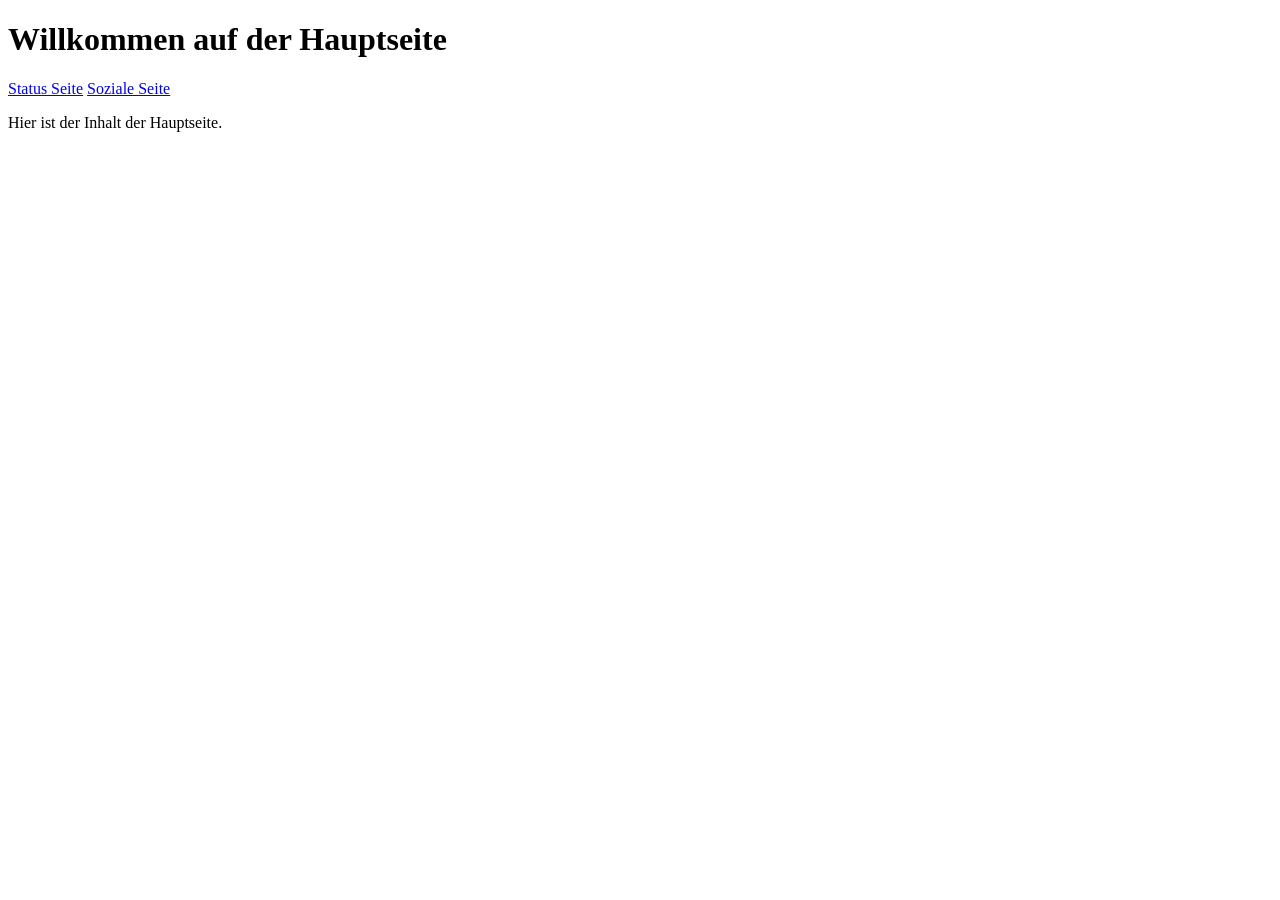
==== index.html @ 905e357a "index.html" ====
<!DOCTYPE html>
<html lang="de">

<head>
    <meta charset="UTF-8">
    <meta name="viewport" content="width=device-width, initial-scale=1.0">
    <link rel="stylesheet" href="styles.css">
    <title>Hauptseite</title>
</head>

<body>
    <header>
        <h1>Willkommen auf der Hauptseite</h1>
        <nav>
            <a href="status.html" class="btn">Status Seite</a>
            <a href="social.html" class="btn">Soziale Seite</a>
        </nav>
    </header>
    <main>
        <p>Hier ist der Inhalt der Hauptseite.</p>
    </main>
</body>

</html>
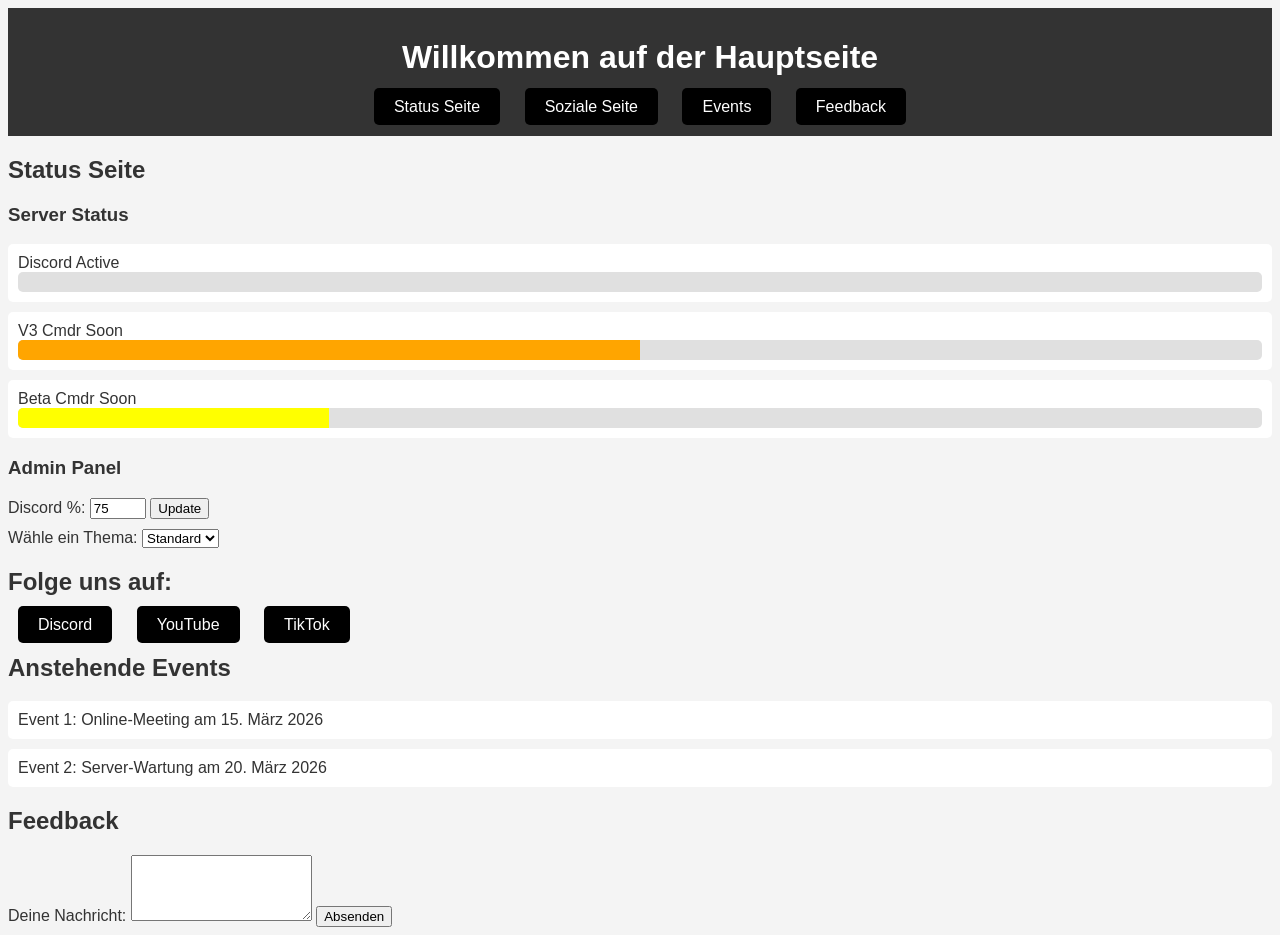
==== commit a11a6cf2: "Update index.html" ====
--- a/index.html
+++ b/index.html
@@ -4,21 +4,172 @@
 <head>
     <meta charset="UTF-8">
     <meta name="viewport" content="width=device-width, initial-scale=1.0">
-    <link rel="stylesheet" href="styles.css">
-    <title>Hauptseite</title>
+    <title>Website</title>
+    <style>
+        body {
+            font-family: Arial, sans-serif;
+            background-color: #f4f4f4;
+            color: #333;
+        }
+
+        header {
+            background: #333;
+            color: #fff;
+            padding: 10px 0;
+            text-align: center;
+        }
+
+        nav {
+            margin: 10px 0;
+        }
+
+        .btn {
+            background: black;
+            color: white;
+            padding: 10px 20px;
+            text-decoration: none;
+            margin: 0 10px;
+            border-radius: 5px;
+        }
+
+        .status-bar {
+            background: #fff;
+            padding: 10px;
+            margin: 10px 0;
+            border-radius: 5px;
+        }
+
+        .bar-container {
+            background: #e0e0e0;
+            border-radius: 5px;
+            overflow: hidden;
+        }
+
+        .bar {
+            height: 20px;
+            transition: width 0.5s ease; /* Animation hinzufügen */
+        }
+
+        .bar.orange {
+            background: orange;
+        }
+
+        .bar.yellow {
+            background: yellow;
+        }
+
+        .event {
+            margin: 10px 0;
+            background: #fff;
+            padding: 10px;
+            border-radius: 5px;
+        }
+
+        .theme-selector {
+            margin: 10px 0;
+        }
+    </style>
 </head>
 
 <body>
     <header>
         <h1>Willkommen auf der Hauptseite</h1>
         <nav>
-            <a href="status.html" class="btn">Status Seite</a>
-            <a href="social.html" class="btn">Soziale Seite</a>
+            <a href="#status" class="btn">Status Seite</a>
+            <a href="#social" class="btn">Soziale Seite</a>
+            <a href="#events" class="btn">Events</a>
+            <a href="#feedback" class="btn">Feedback</a>
         </nav>
     </header>
+
     <main>
-        <p>Hier ist der Inhalt der Hauptseite.</p>
+        <section id="status">
+            <h2>Status Seite</h2>
+            <h3>Server Status</h3>
+            <div class="status-bar">
+                <div>Discord <span id="discord-status">Active</span></div>
+                <div class="bar-container">
+                    <div class="bar" style="width: 75%;" id="discord-progress"></div>
+                </div>
+            </div>
+            <div class="status-bar">
+                <div>V3 Cmdr <span id="v3-status">Soon</span></div>
+                <div class="bar-container">
+                    <div class="bar orange" style="width: 50%;" id="v3-progress"></div>
+                </div>
+            </div>
+            <div class="status-bar">
+                <div>Beta Cmdr <span id="beta-status">Soon</span></div>
+                <div class="bar-container">
+                    <div class="bar yellow" style="width: 25%;" id="beta-progress"></div>
+                </div>
+            </div>
+            <h3>Admin Panel</h3>
+            <div>
+                <label for="discord-percentage">Discord %:</label>
+                <input type="number" id="discord-percentage" value="75" min="0" max="100">
+                <button onclick="updateStatus()">Update</button>
+            </div>
+            <div class="theme-selector">
+                <label for="theme">Wähle ein Thema:</label>
+                <select id="theme" onchange="changeTheme()">
+                    <option value="default">Standard</option>
+                    <option value="dark">Dunkel</option>
+                </select>
+            </div>
+        </section>
+
+        <section id="social">
+            <h2>Folge uns auf:</h2>
+            <a href="https://discord.com" class="btn">Discord</a>
+            <a href="https://youtube.com" class="btn">YouTube</a>
+            <a href="https://tiktok.com" class="btn">TikTok</a>
+        </section>
+
+        <section id="events">
+            <h2>Anstehende Events</h2>
+            <div class="event">Event 1: Online-Meeting am 15. März 2026</div>
+            <div class="event">Event 2: Server-Wartung am 20. März 2026</div>
+        </section>
+
+        <section id="feedback">
+            <h2>Feedback</h2>
+            <form onsubmit="submitFeedback(event)">
+                <label for="feedback-message">Deine Nachricht:</label>
+
+                <textarea id="feedback-message" rows="4" required></textarea>
+
+                <button type="submit">Absenden</button>
+            </form>
+        </section>
     </main>
+
+    <script>
+        function updateStatus() {
+            const discordPercentage = document.getElementById('discord-percentage').value;
+            document.getElementById('discord-progress').style.width = discordPercentage + '%';
+            const discordStatus = discordPercentage < 100 ? 'Active' : 'Online';
+            document.getElementById('discord-status').innerText = discordStatus;
+        }
+
+        function changeTheme() {
+            const theme = document.getElementById('theme').value;
+            if (theme === 'dark') {
+                document.body.style.backgroundColor = '#333';
+                document.body.style.color = '#fff';
+            } else {
+                document.body.style.backgroundColor = '#f4f4f4';
+                document.body.style.color = '#333';
+            }
+        }
+
+        function submitFeedback(event) {
+            event.preventDefault(); // Verhindert das Standardverhalten des Formulars
+            const message = document.getElementById('feedback-message').value;
+            alert('Danke für dein Feedback: ' + message);
+            document.getElementById('feedback-message').value = ''; // Leere das Textfeld
+        }
+    </script>
 </body>
 
 </html>
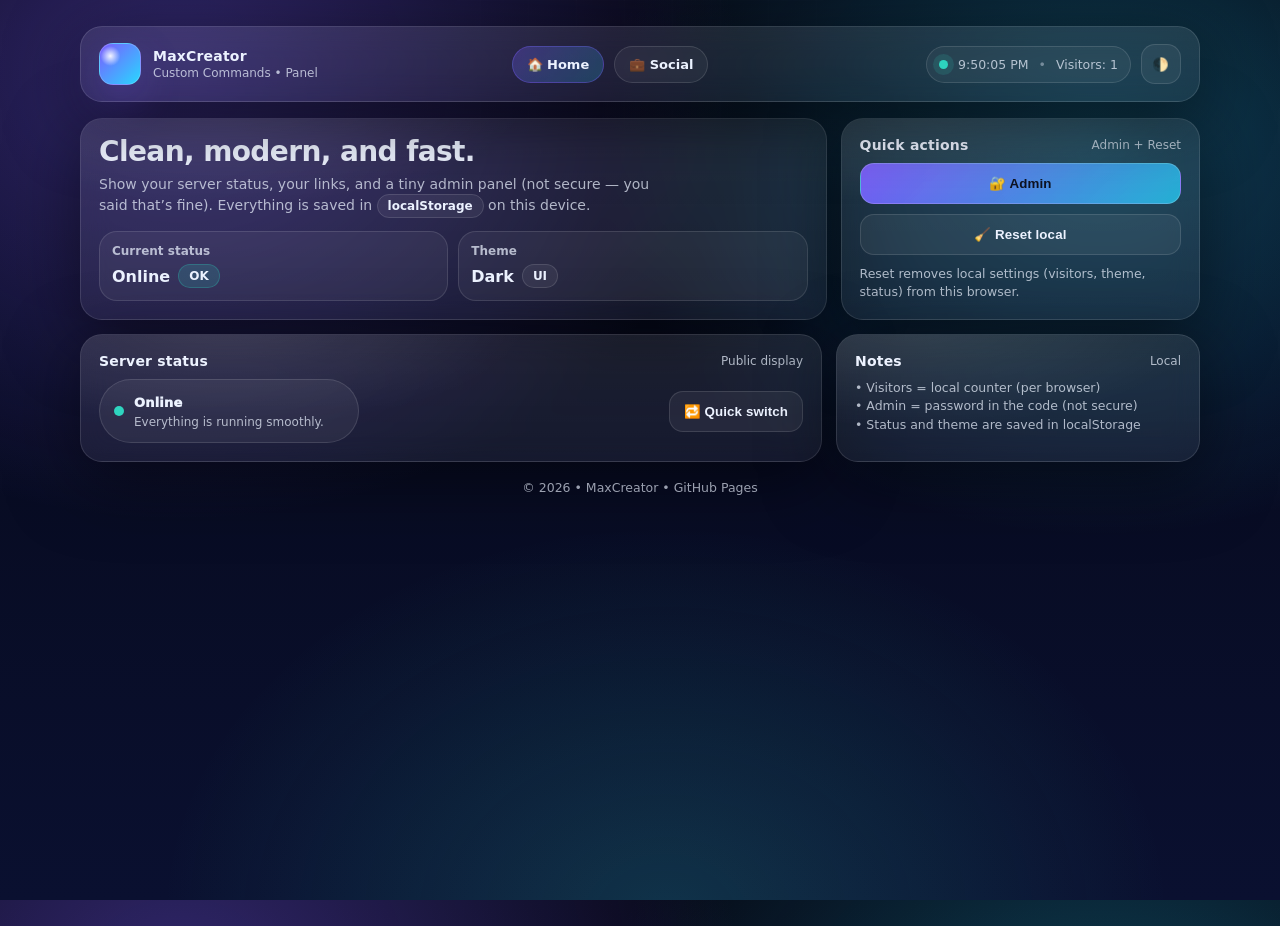
==== commit 3d90cf02: "Update index.html" ====
--- a/index.html
+++ b/index.html
@@ -1,175 +1,1017 @@
 <!DOCTYPE html>
-<html lang="de">
-
+<html lang="en">
 <head>
-    <meta charset="UTF-8">
-    <meta name="viewport" content="width=device-width, initial-scale=1.0">
-    <title>Website</title>
-    <style>
-        body {
-            font-family: Arial, sans-serif;
-            background-color: #f4f4f4;
-            color: #333;
-        }
-
-        header {
-            background: #333;
-            color: #fff;
-            padding: 10px 0;
-            text-align: center;
-        }
-
-        nav {
-            margin: 10px 0;
-        }
-
-        .btn {
-            background: black;
-            color: white;
-            padding: 10px 20px;
-            text-decoration: none;
-            margin: 0 10px;
-            border-radius: 5px;
-        }
-
-        .status-bar {
-            background: #fff;
-            padding: 10px;
-            margin: 10px 0;
-            border-radius: 5px;
-        }
-
-        .bar-container {
-            background: #e0e0e0;
-            border-radius: 5px;
-            overflow: hidden;
-        }
-
-        .bar {
-            height: 20px;
-            transition: width 0.5s ease; /* Animation hinzufügen */
-        }
-
-        .bar.orange {
-            background: orange;
-        }
-
-        .bar.yellow {
-            background: yellow;
-        }
-
-        .event {
-            margin: 10px 0;
-            background: #fff;
-            padding: 10px;
-            border-radius: 5px;
-        }
-
-        .theme-selector {
-            margin: 10px 0;
-        }
-    </style>
+  <meta charset="UTF-8" />
+  <meta name="viewport" content="width=device-width, initial-scale=1.0" />
+  <title>MaxCreator • Custom Commands</title>
+
+  <style>
+    :root{
+      --bg0:#050714;
+      --bg1:#0A1030;
+
+      --text:#ECF2FF;
+      --muted:rgba(236,242,255,0.72);
+
+      --card:rgba(255,255,255,0.06);
+      --card2:rgba(255,255,255,0.09);
+      --stroke:rgba(255,255,255,0.12);
+
+      --accent:#7C5CFF;
+      --accent2:#28D7FF;
+      --accent3:#2DD4BF;
+
+      --good:#2DD4BF;
+      --warn:#FBBF24;
+      --bad:#FB7185;
+
+      --shadow: 0 18px 70px rgba(0,0,0,0.50);
+      --radius: 22px;
+    }
+
+    body.light{
+      --bg0:#F4F7FF;
+      --bg1:#FFFFFF;
+
+      --text:#0B1020;
+      --muted:rgba(11,16,32,0.68);
+
+      --card:rgba(0,0,0,0.04);
+      --card2:rgba(0,0,0,0.06);
+      --stroke:rgba(0,0,0,0.10);
+
+      --shadow: 0 16px 50px rgba(0,0,0,0.14);
+    }
+
+    *{box-sizing:border-box}
+    html,body{height:100%}
+    body{
+      margin:0;
+      color:var(--text);
+      font-family: ui-sans-serif, system-ui, -apple-system, Segoe UI, Roboto, Arial, "Apple Color Emoji","Segoe UI Emoji";
+      background:
+        radial-gradient(1000px 800px at 14% 8%, rgba(124,92,255,0.36), transparent 56%),
+        radial-gradient(900px 700px at 86% 16%, rgba(40,215,255,0.26), transparent 56%),
+        radial-gradient(900px 700px at 52% 102%, rgba(45,212,191,0.18), transparent 56%),
+        linear-gradient(180deg, var(--bg0), var(--bg1));
+      overflow-x:hidden;
+    }
+
+    /* Subtle grid noise overlay */
+    body::before{
+      content:"";
+      position:fixed;
+      inset:0;
+      pointer-events:none;
+      opacity:0.18;
+      background:
+        linear-gradient(to right, rgba(255,255,255,0.06) 1px, transparent 1px),
+        linear-gradient(to bottom, rgba(255,255,255,0.06) 1px, transparent 1px);
+      background-size: 48px 48px;
+      mask-image: radial-gradient(600px 520px at 50% 8%, black 20%, transparent 65%);
+    }
+
+    /* Layout */
+    .wrap{
+      width:min(1120px, 92vw);
+      margin: 26px auto 90px;
+    }
+
+    /* Topbar */
+    .topbar{
+      display:flex;
+      align-items:center;
+      justify-content:space-between;
+      gap:14px;
+      padding: 16px 18px;
+      border:1px solid var(--stroke);
+      background: linear-gradient(180deg, var(--card2), var(--card));
+      backdrop-filter: blur(14px);
+      border-radius: var(--radius);
+      box-shadow: var(--shadow);
+      position:sticky;
+      top:14px;
+      z-index:30;
+    }
+
+    .brand{
+      display:flex;
+      align-items:center;
+      gap:12px;
+      min-width: 240px;
+    }
+
+    .logo{
+      width:42px; height:42px;
+      border-radius:14px;
+      background:
+        radial-gradient(16px 16px at 26% 30%, rgba(255,255,255,0.92), rgba(255,255,255,0) 62%),
+        linear-gradient(135deg, var(--accent), var(--accent2));
+      box-shadow: 0 16px 40px rgba(124,92,255,0.25);
+      border:1px solid rgba(255,255,255,0.18);
+      flex: 0 0 auto;
+    }
+
+    .brand h1{
+      font-size: 14px;
+      margin:0;
+      letter-spacing:0.2px;
+      line-height:1.2;
+      font-weight: 800;
+    }
+    .brand p{
+      margin:2px 0 0;
+      font-size: 12px;
+      color:var(--muted);
+    }
+
+    .nav{
+      display:flex;
+      gap:10px;
+      align-items:center;
+      flex-wrap:wrap;
+      justify-content:center;
+    }
+
+    .chip{
+      border:1px solid var(--stroke);
+      background: rgba(255,255,255,0.05);
+      color: var(--text);
+      padding:10px 14px;
+      border-radius: 999px;
+      cursor:pointer;
+      transition: transform .15s ease, background .15s ease, border-color .15s ease;
+      font-weight: 700;
+      font-size: 13px;
+      display:flex;
+      align-items:center;
+      gap:8px;
+      user-select:none;
+    }
+    .chip:hover{ transform: translateY(-1px); background: rgba(255,255,255,0.08); }
+    .chip.active{
+      background: linear-gradient(135deg, rgba(124,92,255,0.28), rgba(40,215,255,0.20));
+      border-color: rgba(124,92,255,0.35);
+    }
+
+    .right{
+      display:flex;
+      align-items:center;
+      justify-content:flex-end;
+      gap:10px;
+      min-width: 300px;
+    }
+
+    .pill{
+      border:1px solid var(--stroke);
+      background: rgba(255,255,255,0.05);
+      padding: 10px 12px;
+      border-radius: 999px;
+      display:flex;
+      align-items:center;
+      gap:10px;
+      font-size: 12.5px;
+      color: var(--muted);
+      white-space:nowrap;
+    }
+
+    .dot{
+      width:9px; height:9px; border-radius:999px;
+      background: var(--good);
+      box-shadow: 0 0 0 6px rgba(45,212,191,0.14);
+    }
+
+    .iconbtn{
+      width:40px; height:40px;
+      border-radius: 14px;
+      border:1px solid var(--stroke);
+      background: rgba(255,255,255,0.06);
+      color: var(--text);
+      cursor:pointer;
+      transition: transform .15s ease, background .15s ease, border-color .15s ease;
+      display:grid;
+      place-items:center;
+      user-select:none;
+    }
+    .iconbtn:hover{ transform: translateY(-1px); background: rgba(255,255,255,0.10); }
+    .iconbtn:active{ transform: translateY(0px) scale(0.98); }
+
+    /* Hero */
+    .hero{
+      margin-top: 16px;
+      display:grid;
+      grid-template-columns: 1.35fr 0.65fr;
+      gap: 14px;
+    }
+
+    @media (max-width: 920px){
+      .hero{ grid-template-columns: 1fr; }
+      .brand, .right{ min-width:auto; }
+      .topbar{ position:static; }
+      .pill{ display:none; }
+    }
+
+    .panel{
+      border:1px solid var(--stroke);
+      background: linear-gradient(180deg, var(--card2), var(--card));
+      backdrop-filter: blur(14px);
+      border-radius: var(--radius);
+      box-shadow: var(--shadow);
+      padding: 18px;
+      overflow:hidden;
+      position:relative;
+    }
+
+    /* Shiny sweep */
+    .panel::after{
+      content:"";
+      position:absolute;
+      inset:-2px;
+      background: radial-gradient(500px 180px at 20% -10%, rgba(255,255,255,0.16), transparent 60%);
+      pointer-events:none;
+      opacity:0.65;
+    }
+
+    .heroTitle{
+      margin: 0 0 6px;
+      font-size: 28px;
+      letter-spacing:-0.6px;
+      line-height:1.1;
+    }
+    .heroSub{
+      margin: 0;
+      color: var(--muted);
+      line-height:1.55;
+      font-size: 14px;
+      max-width: 62ch;
+    }
+
+    .stats{
+      display:grid;
+      grid-template-columns: 1fr 1fr;
+      gap:10px;
+      margin-top: 14px;
+    }
+
+    @media (max-width: 520px){
+      .stats{ grid-template-columns: 1fr; }
+    }
+
+    .mini{
+      border:1px solid var(--stroke);
+      background: rgba(255,255,255,0.05);
+      border-radius: 18px;
+      padding: 12px 12px;
+    }
+    .mini .k{ font-size:12px; color:var(--muted); margin:0 0 6px; font-weight:650;}
+    .mini .v{ font-size:16px; font-weight: 900; margin:0; display:flex; align-items:center; gap:8px;}
+    .badge{
+      font-size: 12px;
+      padding: 4px 10px;
+      border-radius: 999px;
+      border:1px solid var(--stroke);
+      background: rgba(255,255,255,0.06);
+      color: var(--text);
+      font-weight: 800;
+    }
+
+    .cardTitle{
+      display:flex;
+      align-items:center;
+      justify-content:space-between;
+      gap:10px;
+      margin:0 0 10px;
+    }
+    .cardTitle h2{
+      margin:0;
+      font-size: 14px;
+      letter-spacing:0.2px;
+      font-weight:900;
+    }
+    .cardTitle span{
+      color:var(--muted);
+      font-size:12px;
+    }
+
+    /* Grid */
+    .grid{
+      margin-top: 14px;
+      display:grid;
+      grid-template-columns: repeat(12, 1fr);
+      gap: 14px;
+    }
+    .col-8{ grid-column: span 8; }
+    .col-4{ grid-column: span 4; }
+    .col-6{ grid-column: span 6; }
+    .col-12{ grid-column: span 12; }
+    @media (max-width: 920px){
+      .col-8,.col-4,.col-6{ grid-column: span 12; }
+    }
+
+    /* Status */
+    .statusRow{
+      display:flex;
+      align-items:center;
+      justify-content:space-between;
+      gap:12px;
+      flex-wrap:wrap;
+    }
+
+    .statusPill{
+      display:flex;
+      align-items:center;
+      gap:10px;
+      padding: 12px 14px;
+      border-radius: 999px;
+      border:1px solid var(--stroke);
+      background: rgba(255,255,255,0.06);
+      min-width: 260px;
+    }
+    .statusPill strong{
+      font-size: 13px;
+      letter-spacing:0.2px;
+      font-weight: 950;
+    }
+    .statusPill em{
+      font-style: normal;
+      color: var(--muted);
+      font-size: 12px;
+    }
+
+    .pulse{
+      width:10px; height:10px; border-radius:999px;
+      background: var(--good);
+      box-shadow: 0 0 0 0 rgba(45,212,191,0.0);
+      animation: pulse 1.6s infinite;
+    }
+    @keyframes pulse{
+      0%{ box-shadow: 0 0 0 0 rgba(45,212,191,0.0); }
+      45%{ box-shadow: 0 0 0 9px rgba(45,212,191,0.12); }
+      100%{ box-shadow: 0 0 0 14px rgba(45,212,191,0.0); }
+    }
+
+    .btn{
+      border:none;
+      cursor:pointer;
+      border-radius: 14px;
+      padding: 12px 14px;
+      font-weight: 900;
+      color: var(--text);
+      background: rgba(255,255,255,0.06);
+      border:1px solid var(--stroke);
+      transition: transform .15s ease, background .15s ease, border-color .15s ease;
+      user-select:none;
+      letter-spacing:0.1px;
+    }
+    .btn:hover{ transform: translateY(-1px); background: rgba(255,255,255,0.10); }
+    .btn:active{ transform: translateY(0px) scale(0.985); }
+
+    .btn.primary{
+      background: linear-gradient(135deg, rgba(124,92,255,0.95), rgba(40,215,255,0.75));
+      border-color: rgba(255,255,255,0.18);
+      color: #0B1020;
+    }
+
+    /* Social cards */
+    .socialGrid{
+      display:grid;
+      grid-template-columns: repeat(3, 1fr);
+      gap: 10px;
+    }
+    @media (max-width: 920px){
+      .socialGrid{ grid-template-columns: 1fr; }
+    }
+
+    .social{
+      padding: 14px;
+      border-radius: 18px;
+      border: 1px solid var(--stroke);
+      background: rgba(255,255,255,0.05);
+      text-decoration:none;
+      color: var(--text);
+      transition: transform .15s ease, background .15s ease, border-color .15s ease;
+      display:flex;
+      align-items:center;
+      justify-content:space-between;
+      gap:10px;
+      position:relative;
+      overflow:hidden;
+    }
+
+    .social::after{
+      content:"";
+      position:absolute;
+      inset:-2px;
+      background: radial-gradient(420px 140px at 18% -12%, rgba(124,92,255,0.22), transparent 60%);
+      pointer-events:none;
+      opacity:0.75;
+    }
+
+    .social:hover{
+      transform: translateY(-1px);
+      background: rgba(255,255,255,0.09);
+      border-color: rgba(124,92,255,0.30);
+    }
+
+    .social small{ color:var(--muted); display:block; margin-top:2px; }
+
+    .tag{
+      font-size:12px;
+      padding: 6px 10px;
+      border-radius: 999px;
+      border:1px solid var(--stroke);
+      background: rgba(255,255,255,0.06);
+      white-space:nowrap;
+      font-weight: 850;
+    }
+
+    /* Admin modal */
+    .backdrop{
+      position:fixed; inset:0;
+      background: rgba(0,0,0,0.55);
+      display:none;
+      align-items:center;
+      justify-content:center;
+      z-index: 50;
+      padding: 18px;
+    }
+
+    .modal{
+      width: min(560px, 92vw);
+      border-radius: 22px;
+      border:1px solid var(--stroke);
+      background: linear-gradient(180deg, var(--card2), var(--card));
+      box-shadow: var(--shadow);
+      backdrop-filter: blur(14px);
+      padding: 16px;
+      transform: translateY(6px);
+      animation: pop .16s ease-out forwards;
+    }
+    @keyframes pop{
+      from{ opacity:0; transform: translateY(10px) scale(0.985); }
+      to{ opacity:1; transform: translateY(0px) scale(1); }
+    }
+
+    .modalHead{
+      display:flex;
+      align-items:flex-start;
+      justify-content:space-between;
+      gap:10px;
+      margin-bottom: 10px;
+    }
+    .modalHead h3{ margin:0; font-size: 15px; font-weight: 950; }
+    .modalHead p{ margin: 4px 0 0; color: var(--muted); font-size: 12.5px; line-height:1.45; }
+
+    .row{
+      display:grid;
+      grid-template-columns: 1fr 1fr;
+      gap:10px;
+      margin-top: 10px;
+    }
+    @media (max-width: 560px){
+      .row{ grid-template-columns: 1fr; }
+    }
+
+    .field{
+      border:1px solid var(--stroke);
+      background: rgba(255,255,255,0.05);
+      border-radius: 16px;
+      padding: 10px;
+    }
+
+    .field label{
+      display:block;
+      font-size: 12px;
+      color: var(--muted);
+      margin-bottom: 6px;
+      font-weight: 800;
+    }
+
+    input[type="text"], input[type="password"]{
+      width:100%;
+      border:none;
+      outline:none;
+      background: transparent;
+      color: var(--text);
+      font-weight: 850;
+      font-size: 14px;
+    }
+
+    input[type="color"]{
+      width:100%;
+      height:42px;
+      border:none;
+      background: transparent;
+      padding:0;
+      cursor:pointer;
+    }
+
+    .hint{
+      margin:10px 0 0;
+      color: var(--muted);
+      font-size: 12.5px;
+      line-height:1.45;
+    }
+
+    .modalActions{
+      display:flex;
+      gap:10px;
+      justify-content:flex-end;
+      margin-top: 12px;
+      flex-wrap:wrap;
+    }
+
+    /* Toast */
+    .toast{
+      position: fixed;
+      left: 50%;
+      bottom: 18px;
+      transform: translateX(-50%);
+      padding: 12px 14px;
+      border-radius: 999px;
+      border:1px solid rgba(255,255,255,0.16);
+      background: rgba(0,0,0,0.55);
+      color: #fff;
+      backdrop-filter: blur(10px);
+      box-shadow: 0 14px 40px rgba(0,0,0,0.35);
+      display:none;
+      z-index: 80;
+      font-weight: 900;
+      font-size: 13px;
+      max-width: 92vw;
+      text-align:center;
+    }
+
+    /* Footer */
+    .footer{
+      margin-top: 18px;
+      color: var(--muted);
+      font-size: 12.5px;
+      text-align:center;
+      opacity: 0.9;
+    }
+
+    /* Hide tabs */
+    .tab{ display:none; }
+    .tab.active{ display:block; }
+
+    /* Reduced motion */
+    @media (prefers-reduced-motion: reduce){
+      *{ animation:none !important; transition:none !important; }
+      body::before{ display:none; }
+    }
+  </style>
 </head>
 
 <body>
-    <header>
-        <h1>Willkommen auf der Hauptseite</h1>
-        <nav>
-            <a href="#status" class="btn">Status Seite</a>
-            <a href="#social" class="btn">Soziale Seite</a>
-            <a href="#events" class="btn">Events</a>
-            <a href="#feedback" class="btn">Feedback</a>
-        </nav>
-    </header>
-
-    <main>
-        <section id="status">
-            <h2>Status Seite</h2>
-            <h3>Server Status</h3>
-            <div class="status-bar">
-                <div>Discord <span id="discord-status">Active</span></div>
-                <div class="bar-container">
-                    <div class="bar" style="width: 75%;" id="discord-progress"></div>
-                </div>
+  <div class="wrap">
+
+    <div class="topbar">
+      <div class="brand">
+        <div class="logo" aria-hidden="true"></div>
+        <div>
+          <h1>MaxCreator</h1>
+          <p>Custom Commands • Panel</p>
+        </div>
+      </div>
+
+      <div class="nav" role="navigation" aria-label="Navigation">
+        <div class="chip active" id="tabBtn-home" onclick="showTab('home')">🏠 Home</div>
+        <div class="chip" id="tabBtn-social" onclick="showTab('social')">💼 Social</div>
+      </div>
+
+      <div class="right">
+        <div class="pill" title="Time + visitors (local)">
+          <span class="dot" aria-hidden="true"></span>
+          <span id="clock">--:--:--</span>
+          <span style="opacity:.55">•</span>
+          <span id="visitorCount">Visitors: 0</span>
+        </div>
+        <button class="iconbtn" onclick="toggleTheme()" title="Light / dark mode">🌓</button>
+      </div>
+    </div>
+
+    <div class="hero">
+      <div class="panel">
+        <h2 class="heroTitle">Clean, modern, and fast.</h2>
+        <p class="heroSub">
+          Show your server status, your links, and a tiny admin panel (not secure — you said that’s fine).
+          Everything is saved in <span class="badge">localStorage</span> on this device.
+        </p>
+
+        <div class="stats">
+          <div class="mini">
+            <p class="k">Current status</p>
+            <p class="v"><span id="statusLabel">Online</span> <span class="badge" id="statusBadge">OK</span></p>
+          </div>
+          <div class="mini">
+            <p class="k">Theme</p>
+            <p class="v"><span id="themeLabel">Dark</span> <span class="badge">UI</span></p>
+          </div>
+        </div>
+      </div>
+
+      <div class="panel">
+        <div class="cardTitle">
+          <h2>Quick actions</h2>
+          <span>Admin + Reset</span>
+        </div>
+        <button class="btn primary" style="width:100%;" onclick="openAdmin()">🔐 Admin</button>
+        <div style="height:10px;"></div>
+        <button class="btn" style="width:100%;" onclick="resetLocal()">🧹 Reset local</button>
+        <p class="hint">
+          Reset removes local settings (visitors, theme, status) from this browser.
+        </p>
+      </div>
+    </div>
+
+    <!-- HOME -->
+    <div id="home" class="tab active">
+      <div class="grid">
+        <div class="panel col-8">
+          <div class="cardTitle">
+            <h2>Server status</h2>
+            <span>Public display</span>
+          </div>
+
+          <div class="statusRow">
+            <div class="statusPill" id="statusPill">
+              <div class="pulse" id="statusPulse" aria-hidden="true"></div>
+              <div>
+                <strong id="serverStatusText">Online</strong><br/>
+                <em id="serverStatusSub">Everything is running smoothly.</em>
+              </div>
             </div>
-            <div class="status-bar">
-                <div>V3 Cmdr <span id="v3-status">Soon</span></div>
-                <div class="bar-container">
-                    <div class="bar orange" style="width: 50%;" id="v3-progress"></div>
-                </div>
-            </div>
-            <div class="status-bar">
-                <div>Beta Cmdr <span id="beta-status">Soon</span></div>
-                <div class="bar-container">
-                    <div class="bar yellow" style="width: 25%;" id="beta-progress"></div>
-                </div>
-            </div>
-            <h3>Admin Panel</h3>
-            <div>
-                <label for="discord-percentage">Discord %:</label>
-                <input type="number" id="discord-percentage" value="75" min="0" max="100">
-                <button onclick="updateStatus()">Update</button>
-            </div>
-            <div class="theme-selector">
-                <label for="theme">Wähle ein Thema:</label>
-                <select id="theme" onchange="changeTheme()">
-                    <option value="default">Standard</option>
-                    <option value="dark">Dunkel</option>
-                </select>
-            </div>
-        </section>
-
-        <section id="social">
-            <h2>Folge uns auf:</h2>
-            <a href="https://discord.com" class="btn">Discord</a>
-            <a href="https://youtube.com" class="btn">YouTube</a>
-            <a href="https://tiktok.com" class="btn">TikTok</a>
-        </section>
-
-        <section id="events">
-            <h2>Anstehende Events</h2>
-            <div class="event">Event 1: Online-Meeting am 15. März 2026</div>
-            <div class="event">Event 2: Server-Wartung am 20. März 2026</div>
-        </section>
-
-        <section id="feedback">
-            <h2>Feedback</h2>
-            <form onsubmit="submitFeedback(event)">
-                <label for="feedback-message">Deine Nachricht:</label>
-
-                <textarea id="feedback-message" rows="4" required></textarea>
-
-                <button type="submit">Absenden</button>
-            </form>
-        </section>
-    </main>
-
-    <script>
-        function updateStatus() {
-            const discordPercentage = document.getElementById('discord-percentage').value;
-            document.getElementById('discord-progress').style.width = discordPercentage + '%';
-            const discordStatus = discordPercentage < 100 ? 'Active' : 'Online';
-            document.getElementById('discord-status').innerText = discordStatus;
-        }
-
-        function changeTheme() {
-            const theme = document.getElementById('theme').value;
-            if (theme === 'dark') {
-                document.body.style.backgroundColor = '#333';
-                document.body.style.color = '#fff';
-            } else {
-                document.body.style.backgroundColor = '#f4f4f4';
-                document.body.style.color = '#333';
-            }
-        }
-
-        function submitFeedback(event) {
-            event.preventDefault(); // Verhindert das Standardverhalten des Formulars
-            const message = document.getElementById('feedback-message').value;
-            alert('Danke für dein Feedback: ' + message);
-            document.getElementById('feedback-message').value = ''; // Leere das Textfeld
-        }
-    </script>
+
+            <button class="btn" onclick="cycleStatus()">🔁 Quick switch</button>
+          </div>
+        </div>
+
+        <div class="panel col-4">
+          <div class="cardTitle">
+            <h2>Notes</h2>
+            <span>Local</span>
+          </div>
+          <p class="hint" style="margin:0;">
+            • Visitors = local counter (per browser)<br/>
+            • Admin = password in the code (not secure)<br/>
+            • Status and theme are saved in localStorage
+          </p>
+        </div>
+      </div>
+    </div>
+
+    <!-- SOCIAL -->
+    <div id="social" class="tab">
+      <div class="grid">
+        <div class="panel col-12">
+          <div class="cardTitle">
+            <h2>Social / business</h2>
+            <span>put your real links</span>
+          </div>
+
+          <div class="socialGrid">
+            <a class="social" href="#" id="linkDiscord" target="_blank" rel="noopener">
+              <div>
+                <strong>Discord</strong>
+                <small>Server / contact</small>
+              </div>
+              <span class="tag">Join</span>
+            </a>
+
+            <a class="social" href="#" id="linkTikTok" target="_blank" rel="noopener">
+              <div>
+                <strong>TikTok</strong>
+                <small>Shorts & content</small>
+              </div>
+              <span class="tag">Follow</span>
+            </a>
+
+            <a class="social" href="#" id="linkYouTube" target="_blank" rel="noopener">
+              <div>
+                <strong>YouTube</strong>
+                <small>Channel & videos</small>
+              </div>
+              <span class="tag">Subscribe</span>
+            </a>
+          </div>
+
+          <p class="hint">
+            Tip: if you want, I can also add link editing inside the admin panel.
+          </p>
+        </div>
+      </div>
+    </div>
+
+    <div class="footer">
+      © <span id="year"></span> • MaxCreator • GitHub Pages
+    </div>
+  </div>
+
+  <!-- ADMIN MODAL -->
+  <div class="backdrop" id="backdrop" onclick="closeAdmin(event)">
+    <div class="modal" role="dialog" aria-modal="true" aria-label="Admin panel" onclick="event.stopPropagation()">
+      <div class="modalHead">
+        <div>
+          <h3>Admin panel</h3>
+          <p>
+            Yes, it’s not secure. That’s intentional.<br/>
+            It only customizes the status on this browser.
+          </p>
+        </div>
+        <button class="iconbtn" onclick="closeAdmin()" title="Close">✖️</button>
+      </div>
+
+      <div class="row" id="loginRow">
+        <div class="field">
+          <label>Password</label>
+          <input type="password" id="adminPass" placeholder="password" />
+        </div>
+        <div class="field">
+          <label>Action</label>
+          <button class="btn primary" style="width:100%;" onclick="login()">Log in</button>
+        </div>
+      </div>
+
+      <div id="adminRow" style="display:none;">
+        <div class="row">
+          <div class="field">
+            <label>Status text</label>
+            <input type="text" id="newServerStatus" placeholder="e.g. Maintenance" />
+          </div>
+          <div class="field">
+            <label>Color</label>
+            <input type="color" id="serverColor" value="#2DD4BF" />
+          </div>
+        </div>
+
+        <div class="row">
+          <div class="field">
+            <label>Sub text</label>
+            <input type="text" id="statusSub" placeholder="e.g. Back in 1 hour" />
+          </div>
+          <div class="field">
+            <label>Shortcut</label>
+            <button class="btn" style="width:100%;" onclick="logout()">Log out</button>
+          </div>
+        </div>
+
+        <div class="modalActions">
+          <button class="btn" onclick="applySavedStatus()">Cancel</button>
+          <button class="btn primary" onclick="updateServer()">Save</button>
+        </div>
+      </div>
+
+      <p class="hint">
+        Security note: anyone can view the password in your page source.
+      </p>
+    </div>
+  </div>
+
+  <div class="toast" id="toast">OK</div>
+
+  <script>
+    // ===========================
+    // Settings (NOT secure)
+    // ===========================
+    // The password is visible in the source code. You said that's fine.
+    const ADMIN_PASSWORD = "max";
+
+    // localStorage keys
+    const K_THEME = "mc_theme";
+    const K_VISITS = "mc_visits";
+    const K_STATUS_TEXT = "mc_status_text";
+    const K_STATUS_SUB = "mc_status_sub";
+    const K_STATUS_COLOR = "mc_status_color";
+
+    let isAdmin = false;
+
+    // ===========================
+    // Utilities
+    // ===========================
+    function $(id){ return document.getElementById(id); }
+
+    function showToast(message){
+      const t = $("toast");
+      t.textContent = message;
+      t.style.display = "block";
+      clearTimeout(window.__toastTimer);
+      window.__toastTimer = setTimeout(() => t.style.display = "none", 1600);
+    }
+
+    // ===========================
+    // Tabs
+    // ===========================
+    function showTab(tab){
+      ["home","social"].forEach(id => {
+        const el = $(id);
+        el.classList.toggle("active", id === tab);
+      });
+      ["home","social"].forEach(id => {
+        const btn = $("tabBtn-" + id);
+        btn.classList.toggle("active", id === tab);
+      });
+    }
+
+    // ===========================
+    // Theme
+    // ===========================
+    function applySavedTheme(){
+      const saved = localStorage.getItem(K_THEME) || "dark";
+      document.body.classList.toggle("light", saved === "light");
+      $("themeLabel").textContent = (saved === "light") ? "Light" : "Dark";
+    }
+
+    function toggleTheme(){
+      const isLight = document.body.classList.toggle("light");
+      localStorage.setItem(K_THEME, isLight ? "light" : "dark");
+      applySavedTheme();
+      showToast(isLight ? "Light mode" : "Dark mode");
+    }
+
+    // ===========================
+    // Clock
+    // ===========================
+    function updateClock(){
+      const now = new Date();
+      $("clock").textContent = now.toLocaleTimeString("en-US");
+    }
+
+    // ===========================
+    // Visits
+    // ===========================
+    function updateVisits(){
+      const current = Number(localStorage.getItem(K_VISITS) || "0") + 1;
+      localStorage.setItem(K_VISITS, String(current));
+      $("visitorCount").textContent = "Visitors: " + current;
+    }
+
+    // ===========================
+    // Status
+    // ===========================
+    function applySavedStatus(){
+      const text = localStorage.getItem(K_STATUS_TEXT) || "Online";
+      const sub  = localStorage.getItem(K_STATUS_SUB)  || "Everything is running smoothly.";
+      const color = localStorage.getItem(K_STATUS_COLOR) || "#2DD4BF";
+
+      $("serverStatusText").textContent = text;
+      $("serverStatusSub").textContent = sub;
+
+      // Color
+      $("statusPulse").style.background = color;
+
+      // Badge logic (simple keywords)
+      const badge = $("statusBadge");
+      const label = $("statusLabel");
+      label.textContent = text;
+
+      const t = text.toLowerCase();
+      if (t.includes("offline") || t.includes("down") || t.includes("error")){
+        badge.textContent = "DOWN";
+        badge.style.background = "rgba(251,113,133,0.18)";
+        badge.style.borderColor = "rgba(251,113,133,0.28)";
+      } else if (t.includes("maint") || t.includes("slow") || t.includes("warn")){
+        badge.textContent = "WARN";
+        badge.style.background = "rgba(251,191,36,0.18)";
+        badge.style.borderColor = "rgba(251,191,36,0.28)";
+      } else {
+        badge.textContent = "OK";
+        badge.style.background = "rgba(45,212,191,0.16)";
+        badge.style.borderColor = "rgba(45,212,191,0.26)";
+      }
+    }
+
+    function cycleStatus(){
+      const cur = (localStorage.getItem(K_STATUS_TEXT) || "Online").toLowerCase();
+
+      if (cur.includes("online")){
+        localStorage.setItem(K_STATUS_TEXT, "Maintenance");
+        localStorage.setItem(K_STATUS_SUB, "Back soon.");
+        localStorage.setItem(K_STATUS_COLOR, "#FBBF24");
+      } else if (cur.includes("maint")){
+        localStorage.setItem(K_STATUS_TEXT, "Offline");
+        localStorage.setItem(K_STATUS_SUB, "Issue in progress.");
+        localStorage.setItem(K_STATUS_COLOR, "#FB7185");
+      } else {
+        localStorage.setItem(K_STATUS_TEXT, "Online");
+        localStorage.setItem(K_STATUS_SUB, "Everything is running smoothly.");
+        localStorage.setItem(K_STATUS_COLOR, "#2DD4BF");
+      }
+
+      applySavedStatus();
+      showToast("Status updated");
+    }
+
+    // ===========================
+    // Admin
+    // ===========================
+    function openAdmin(){
+      $("backdrop").style.display = "flex";
+      $("loginRow").style.display = isAdmin ? "none" : "grid";
+      $("adminRow").style.display = isAdmin ? "block" : "none";
+
+      if(!isAdmin){
+        $("adminPass").value = "";
+        $("adminPass").focus();
+      } else {
+        // Pre-fill fields
+        $("newServerStatus").value = localStorage.getItem(K_STATUS_TEXT) || "Online";
+        $("statusSub").value = localStorage.getItem(K_STATUS_SUB) || "Everything is running smoothly.";
+        $("serverColor").value = localStorage.getItem(K_STATUS_COLOR) || "#2DD4BF";
+      }
+    }
+
+    function closeAdmin(){
+      $("backdrop").style.display = "none";
+    }
+
+    function closeAdminFromEsc(e){
+      if(e.key === "Escape" && $("backdrop").style.display === "flex"){
+        closeAdmin();
+      }
+    }
+
+    function login(){
+      const pass = $("adminPass").value;
+      if(pass === ADMIN_PASSWORD){
+        isAdmin = true;
+        $("loginRow").style.display = "none";
+        $("adminRow").style.display = "block";
+
+        // Pre-fill fields
+        $("newServerStatus").value = localStorage.getItem(K_STATUS_TEXT) || "Online";
+        $("statusSub").value = localStorage.getItem(K_STATUS_SUB) || "Everything is running smoothly.";
+        $("serverColor").value = localStorage.getItem(K_STATUS_COLOR) || "#2DD4BF";
+
+        showToast("Admin enabled");
+      } else {
+        showToast("Wrong password");
+      }
+    }
+
+    function logout(){
+      isAdmin = false;
+      $("adminRow").style.display = "none";
+      $("loginRow").style.display = "grid";
+      showToast("Logged out");
+    }
+
+    function updateServer(){
+      if(!isAdmin) return showToast("Admin only");
+
+      const text = $("newServerStatus").value.trim();
+      const sub  = $("statusSub").value.trim();
+      const color = $("serverColor").value;
+
+      if(!text) return showToast("Type a status text");
+
+      localStorage.setItem(K_STATUS_TEXT, text);
+      localStorage.setItem(K_STATUS_SUB, sub || "—");
+      localStorage.setItem(K_STATUS_COLOR, color || "#2DD4BF");
+
+      applySavedStatus();
+      showToast("Saved");
+      closeAdmin();
+    }
+
+    // ===========================
+    // Reset
+    // ===========================
+    function resetLocal(){
+      localStorage.removeItem(K_THEME);
+      localStorage.removeItem(K_VISITS);
+      localStorage.removeItem(K_STATUS_TEXT);
+      localStorage.removeItem(K_STATUS_SUB);
+      localStorage.removeItem(K_STATUS_COLOR);
+
+      applySavedTheme();
+      applySavedStatus();
+      updateVisits();
+      showToast("Local reset done");
+    }
+
+    // ===========================
+    // Init
+    // ===========================
+    (function init(){
+      $("year").textContent = String(new Date().getFullYear());
+
+      applySavedTheme();
+      applySavedStatus();
+
+      updateClock();
+      setInterval(updateClock, 1000);
+
+      updateVisits();
+
+      // Default links (replace these)
+      $("linkDiscord").href = "#";
+      $("linkTikTok").href = "#";
+      $("linkYouTube").href = "#";
+
+      // Close modal with ESC
+      window.addEventListener("keydown", closeAdminFromEsc);
+    })();
+  </script>
 </body>
-
 </html>
